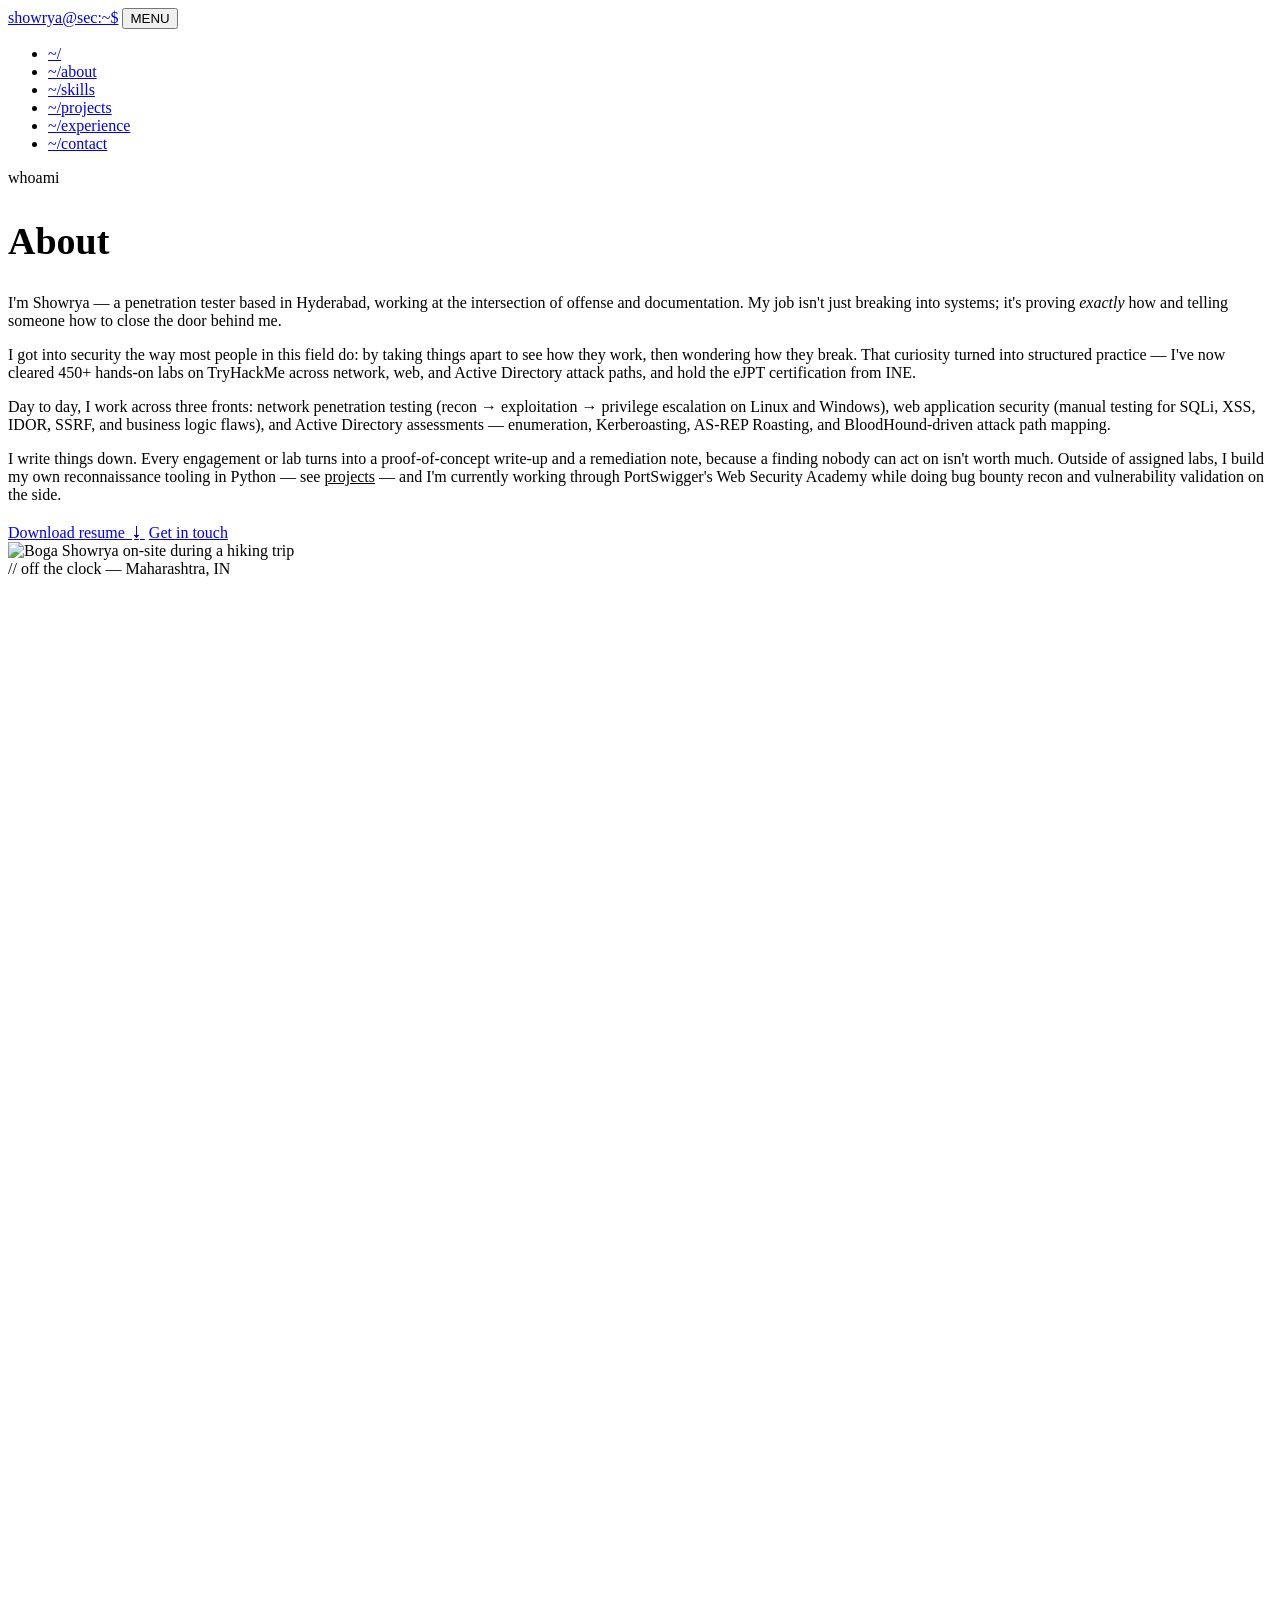
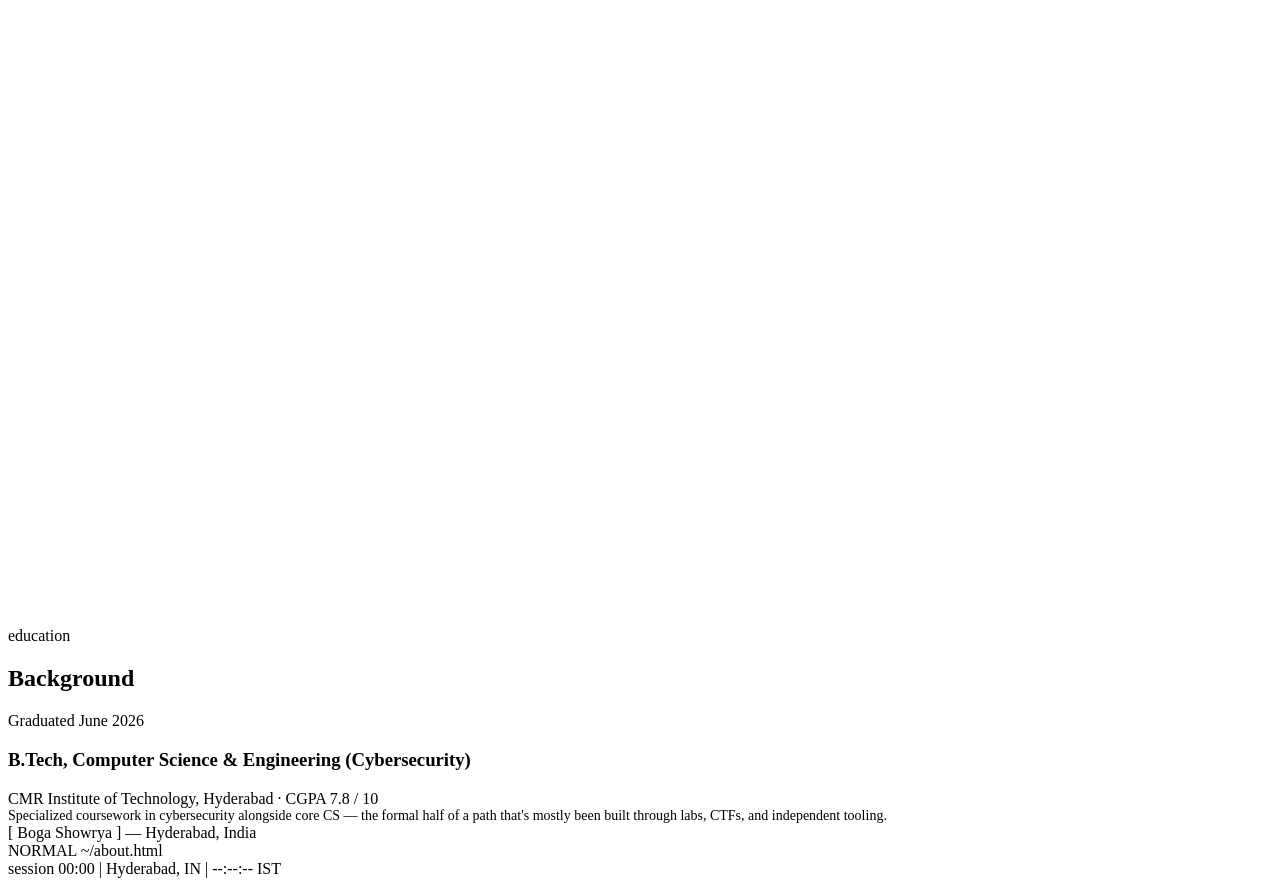
==== about.html @ e487f418 "Add files via upload" ====
<!DOCTYPE html>
<html lang="en">
<head>
<meta charset="UTF-8">
<meta name="viewport" content="width=device-width, initial-scale=1.0">
<title>About — Boga Showrya</title>
<link rel="stylesheet" href="css/style.css">
</head>
<body>

<nav class="nav">
  <div class="nav-inner">
    <a href="index.html" class="brand"><span class="dot"></span>showrya@sec:~$</a>
    <button class="nav-toggle" aria-label="toggle menu">MENU</button>
    <ul class="nav-links">
      <li><a href="index.html">~/</a></li>
      <li><a href="about.html" class="active">~/about</a></li>
      <li><a href="skills.html">~/skills</a></li>
      <li><a href="projects.html">~/projects</a></li>
      <li><a href="experience.html">~/experience</a></li>
      <li><a href="contact.html">~/contact</a></li>
    </ul>
  </div>
</nav>

<main>
  <section class="hero" style="padding-bottom:0;">
    <div class="container">
      <div class="eyebrow reveal in">whoami</div>
      <h1 class="reveal in" style="font-size:clamp(26px,3.6vw,38px);">About</h1>
    </div>
  </section>

  <section style="border-top:none;">
    <div class="container">
      <div class="hero-grid">
        <div class="reveal">
          <p style="font-size:16px; color:var(--text);">
            I'm Showrya — a penetration tester based in Hyderabad, working at the
            intersection of offense and documentation. My job isn't just breaking
            into systems; it's proving <em>exactly</em> how and telling someone
            how to close the door behind me.
          </p>
          <p>
            I got into security the way most people in this field do: by taking
            things apart to see how they work, then wondering how they break. That
            curiosity turned into structured practice — I've now cleared 450+
            hands-on labs on TryHackMe across network, web, and Active Directory
            attack paths, and hold the eJPT certification from INE.
          </p>
          <p>
            Day to day, I work across three fronts: network penetration testing
            (recon → exploitation → privilege escalation on Linux and Windows),
            web application security (manual testing for SQLi, XSS, IDOR, SSRF,
            and business logic flaws), and Active Directory assessments —
            enumeration, Kerberoasting, AS-REP Roasting, and BloodHound-driven
            attack path mapping.
          </p>
          <p>
            I write things down. Every engagement or lab turns into a proof-of-concept
            write-up and a remediation note, because a finding nobody can act on
            isn't worth much. Outside of assigned labs, I build my own reconnaissance
            tooling in Python — see <a href="projects.html" style="color:var(--amber);border-bottom:1px solid var(--amber-dim);">projects</a>
            — and I'm currently working through PortSwigger's Web Security Academy
            while doing bug bounty recon and vulnerability validation on the side.
          </p>
          <div class="btn-row" style="margin-top:20px;">
            <a href="assets/resume.pdf" class="btn btn-primary" download>Download resume ⭳</a>
            <a href="contact.html" class="btn">Get in touch</a>
          </div>
        </div>

        <div>
          <div class="about-photo" style="aspect-ratio:3/4;">
            <img src="assets/profile.jpg" alt="Boga Showrya on-site during a hiking trip">
            <div class="cap">// off the clock — Maharashtra, IN</div>
          </div>
        </div>
      </div>
    </div>
  </section>

  <section>
    <div class="container">
      <div class="section-head reveal">
        <div class="eyebrow">education</div>
        <h2>Background</h2>
      </div>
      <div class="tl reveal">
        <div class="tl-item">
          <div class="tl-date">Graduated June 2026</div>
          <h3>B.Tech, Computer Science &amp; Engineering (Cybersecurity)</h3>
          <span class="org">CMR Institute of Technology, Hyderabad · CGPA 7.8 / 10</span>
          <p style="font-size:14px; margin:0;">Specialized coursework in cybersecurity alongside core CS — the formal half of a path that's mostly been built through labs, CTFs, and independent tooling.</p>
        </div>
      </div>
    </div>
  </section>
</main>

<footer class="pagefoot">
  <div class="container">[ Boga Showrya ] — Hyderabad, India</div>
</footer>

<div class="statusbar">
  <div class="seg">
    <span class="tag">NORMAL</span>
    <span class="hide-mobile">~/about.html</span>
  </div>
  <div class="seg">
    <span id="uptime" class="hide-mobile">session 00:00</span>
    <span class="sep hide-mobile">|</span>
    <span>Hyderabad, IN</span>
    <span class="sep">|</span>
    <span id="clock">--:--:-- IST</span>
  </div>
</div>

<script src="js/main.js"></script>
</body>
</html>
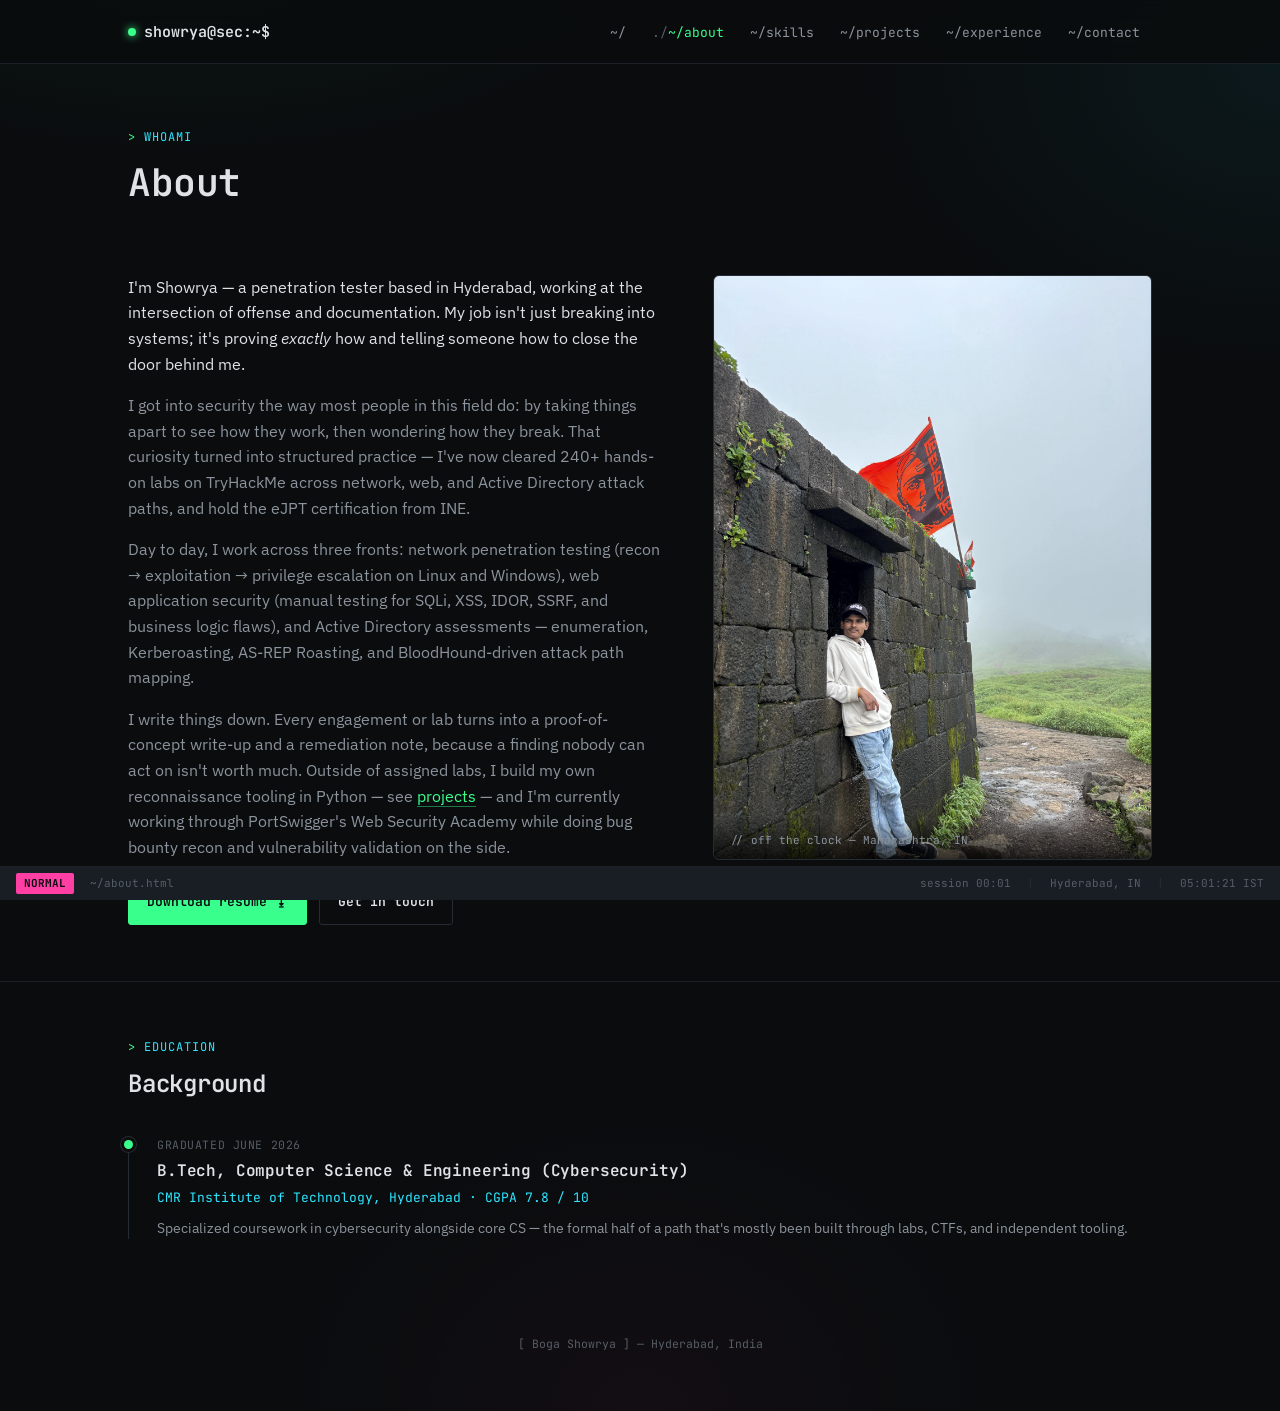
==== commit 1921b24c: "Update cleared labs count from 450 to 240" ====
--- a/about.html
+++ b/about.html
@@ -44,7 +44,7 @@
           <p>
             I got into security the way most people in this field do: by taking
             things apart to see how they work, then wondering how they break. That
-            curiosity turned into structured practice — I've now cleared 450+
+            curiosity turned into structured practice — I've now cleared 240+
             hands-on labs on TryHackMe across network, web, and Active Directory
             attack paths, and hold the eJPT certification from INE.
           </p>
--- a/css/style.css
+++ b/css/style.css
@@ -0,0 +1,345 @@
+/* ==========================================================================
+   BOGA SHOWRYA — Security Portfolio
+   Design: phosphor-terminal minimalism.
+   Palette: near-black slate + muted amber (CRT phosphor) + steel-blue signal.
+   Type: JetBrains Mono (structure/data) + IBM Plex Sans (reading).
+   ========================================================================== */
+
+@import url('https://fonts.googleapis.com/css2?family=JetBrains+Mono:ital,wght@0,400;0,500;0,600;0,700;1,400&family=IBM+Plex+Sans:wght@400;500;600;700&display=swap');
+
+:root{
+  /* --- color tokens --- */
+  --bg:        #0a0c0e;
+  --bg-raise:  #101317;
+  --surface:   #14181d;
+  --surface-2: #191e24;
+  --border:    #262c33;
+  --border-dim:#1b2026;
+
+  --text:      #dfe3e6;
+  --text-dim:  #8b939c;
+  --text-faint:#565d65;
+
+  --amber:     #39ff8c;   /* primary accent — matrix green */
+  --amber-dim: #1c7a49;
+  --steel:     #2ee6ff;   /* secondary accent — cyber cyan */
+  --ok:        #39ff8c;   /* status green */
+  --warn:      #ff3fa4;   /* tertiary accent — neon magenta, used for pop */
+
+  /* --- type --- */
+  --mono: 'JetBrains Mono', ui-monospace, SFMono-Regular, Menlo, monospace;
+  --sans: 'IBM Plex Sans', -apple-system, BlinkMacSystemFont, sans-serif;
+
+  /* --- layout --- */
+  --maxw: 1080px;
+  --nav-h: 64px;
+  --status-h: 34px;
+  --radius: 3px;
+}
+
+*,*::before,*::after{ box-sizing:border-box; }
+html{ scroll-behavior:smooth; }
+
+body{
+  margin:0;
+  background:var(--bg);
+  background-image:
+    radial-gradient(ellipse 900px 500px at 15% -10%, rgba(57,255,140,0.07), transparent 60%),
+    radial-gradient(ellipse 700px 500px at 100% 5%, rgba(46,230,255,0.06), transparent 60%),
+    radial-gradient(ellipse 600px 500px at 50% 100%, rgba(255,63,164,0.035), transparent 60%);
+  color:var(--text);
+  font-family:var(--sans);
+  font-size:16px;
+  line-height:1.6;
+  -webkit-font-smoothing:antialiased;
+  padding-top:var(--nav-h);
+  padding-bottom:var(--status-h);
+  min-height:100vh;
+}
+
+::selection{ background:var(--amber); color:#0a0c0e; }
+
+a{ color:inherit; text-decoration:none; }
+img{ max-width:100%; display:block; }
+
+h1,h2,h3,h4{
+  font-family:var(--mono);
+  font-weight:600;
+  letter-spacing:-0.01em;
+  margin:0 0 .6em;
+  color:var(--text);
+}
+
+p{ margin:0 0 1em; color:var(--text-dim); }
+
+code, .mono{ font-family:var(--mono); }
+
+.container{
+  max-width:var(--maxw);
+  margin:0 auto;
+  padding:0 28px;
+}
+
+/* reduced motion */
+@media (prefers-reduced-motion: reduce){
+  *{ animation-duration:0.001ms !important; animation-iteration-count:1 !important; transition-duration:0.001ms !important; scroll-behavior:auto !important; }
+}
+
+/* ============================= NAV ============================= */
+.nav{
+  position:fixed; top:0; left:0; right:0; height:var(--nav-h);
+  z-index:100;
+  background:rgba(10,12,14,0.85);
+  backdrop-filter:blur(10px);
+  border-bottom:1px solid var(--border-dim);
+}
+.nav-inner{
+  max-width:var(--maxw); margin:0 auto; padding:0 28px; height:100%;
+  display:flex; align-items:center; justify-content:space-between;
+}
+.brand{
+  font-family:var(--mono); font-weight:600; font-size:15px; color:var(--text);
+  display:flex; align-items:center; gap:8px;
+}
+.brand .dot{
+  width:8px; height:8px; border-radius:50%; background:var(--ok);
+  box-shadow:0 0 8px var(--ok);
+  animation:blink-dot 2.4s ease-in-out infinite;
+}
+@keyframes blink-dot{ 0%,100%{opacity:1;} 50%{opacity:.35;} }
+
+.nav-links{ display:flex; align-items:center; gap:2px; list-style:none; margin:0; padding:0; }
+.nav-links a{
+  font-family:var(--mono); font-size:13px; color:var(--text-dim);
+  padding:8px 12px; border-radius:var(--radius);
+  transition:color .15s ease, background .15s ease;
+  white-space:nowrap;
+}
+.nav-links a:hover{ color:var(--amber); background:var(--surface); }
+.nav-links a.active{ color:var(--amber); }
+.nav-links a.active::before{ content:'./'; color:var(--text-faint); }
+
+.nav-toggle{ display:none; }
+
+@media (max-width: 760px){
+  .nav-links{
+    position:fixed; top:var(--nav-h); left:0; right:0;
+    flex-direction:column; align-items:stretch; gap:0;
+    background:var(--bg-raise); border-bottom:1px solid var(--border-dim);
+    max-height:0; overflow:hidden; transition:max-height .25s ease;
+  }
+  .nav-links.open{ max-height:400px; }
+  .nav-links a{ padding:14px 28px; border-bottom:1px solid var(--border-dim); }
+  .nav-toggle{
+    display:block; background:none; border:1px solid var(--border);
+    color:var(--text); font-family:var(--mono); font-size:12px;
+    padding:6px 10px; border-radius:var(--radius); cursor:pointer;
+  }
+}
+
+/* ============================ STATUS BAR ============================ */
+.statusbar{
+  position:fixed; bottom:0; left:0; right:0; height:var(--status-h);
+  z-index:100; background:var(--surface-2); border-top:1px solid var(--border-dim);
+  font-family:var(--mono); font-size:11px; color:var(--text-faint);
+  display:flex; align-items:center; justify-content:space-between;
+  padding:0 16px;
+}
+.statusbar .seg{ display:flex; align-items:center; gap:16px; }
+.statusbar .tag{
+  background:var(--warn); color:#0a0c0e; padding:2px 8px; font-weight:700;
+  border-radius:2px;
+}
+.statusbar .sep{ color:var(--border); }
+@media (max-width:600px){
+  .statusbar .hide-mobile{ display:none; }
+}
+
+/* ============================= HERO / TERMINAL ============================= */
+.hero{ padding:64px 0 40px; }
+.hero-grid{ display:grid; grid-template-columns:1.1fr .9fr; gap:48px; align-items:start; }
+@media (max-width:860px){ .hero-grid{ grid-template-columns:1fr; } }
+
+.eyebrow{
+  font-family:var(--mono); font-size:12px; color:var(--steel);
+  letter-spacing:.08em; text-transform:uppercase; margin-bottom:14px;
+  display:flex; align-items:center; gap:8px;
+}
+.eyebrow::before{ content:'>'; color:var(--amber); }
+
+.hero h1{
+  font-size:clamp(28px,4vw,44px); line-height:1.15; margin-bottom:14px;
+}
+.hero h1 .accent{ color:var(--amber); }
+.hero .lede{ font-size:16px; color:var(--text-dim); max-width:52ch; margin-bottom:28px; }
+
+.btn-row{ display:flex; gap:12px; flex-wrap:wrap; }
+.btn{
+  font-family:var(--mono); font-size:13px; font-weight:600;
+  padding:11px 18px; border-radius:var(--radius);
+  border:1px solid var(--border); color:var(--text);
+  transition:border-color .15s ease, color .15s ease, background .15s ease;
+  display:inline-flex; align-items:center; gap:8px;
+}
+.btn:hover{ border-color:var(--amber); color:var(--amber); }
+.btn-primary{ background:var(--amber); color:#0a0c0e; border-color:var(--amber); }
+.btn-primary:hover{ background:#c8935a; color:#0a0c0e; }
+
+/* terminal window */
+.term{
+  background:var(--bg-raise); border:1px solid var(--border);
+  border-radius:6px; overflow:hidden;
+  box-shadow:0 20px 60px -20px rgba(0,0,0,0.6);
+}
+.term-bar{
+  display:flex; align-items:center; gap:8px;
+  padding:10px 14px; background:var(--surface); border-bottom:1px solid var(--border-dim);
+}
+.term-dot{ width:10px; height:10px; border-radius:50%; background:var(--border); }
+.term-title{
+  margin-left:8px; font-family:var(--mono); font-size:11px; color:var(--text-faint);
+}
+.term-body{
+  padding:18px 16px; font-family:var(--mono); font-size:13.5px; line-height:1.85;
+  min-height:220px;
+}
+.term-line{ color:var(--text-dim); white-space:pre-wrap; word-break:break-word; }
+.term-prompt{ color:var(--ok); }
+.term-path{ color:var(--steel); }
+.term-cmd{ color:var(--text); }
+.term-out{ color:var(--text-dim); }
+.term-key{ color:var(--amber); }
+.cursor{
+  display:inline-block; width:7px; height:15px; background:var(--amber);
+  vertical-align:middle; margin-left:2px; animation:caret 1s step-end infinite;
+}
+@keyframes caret{ 50%{ opacity:0; } }
+
+/* ============================= SECTIONS ============================= */
+section{ padding:56px 0; border-top:1px solid var(--border-dim); }
+section:first-of-type{ border-top:none; }
+
+.section-head{ margin-bottom:32px; }
+.section-head .eyebrow{ margin-bottom:8px; }
+.section-head h2{ font-size:24px; }
+.section-head .sub{ color:var(--text-dim); font-size:14.5px; max-width:60ch; }
+
+/* stat strip */
+.stats{
+  display:grid; grid-template-columns:repeat(4,1fr); gap:1px;
+  background:var(--border-dim); border:1px solid var(--border-dim);
+  border-radius:6px; overflow:hidden; margin-top:36px;
+}
+@media (max-width:700px){ .stats{ grid-template-columns:repeat(2,1fr);} }
+.stat{ background:var(--bg-raise); padding:20px; }
+.stat .num{ font-family:var(--mono); font-size:26px; font-weight:700; color:var(--amber); }
+.stat .lbl{ font-family:var(--mono); font-size:11px; color:var(--text-faint); text-transform:uppercase; letter-spacing:.05em; margin-top:4px; }
+
+/* cards */
+.grid-2{ display:grid; grid-template-columns:1fr 1fr; gap:20px; }
+.grid-3{ display:grid; grid-template-columns:repeat(3,1fr); gap:20px; }
+@media (max-width:760px){ .grid-2, .grid-3{ grid-template-columns:1fr; } }
+
+.card{
+  background:var(--surface); border:1px solid var(--border);
+  border-radius:6px; padding:24px;
+  transition:border-color .15s ease, transform .15s ease;
+}
+.card:hover{ border-color:var(--amber-dim); }
+
+.card .cat{
+  font-family:var(--mono); font-size:11px; color:var(--steel);
+  text-transform:uppercase; letter-spacing:.06em; margin-bottom:10px;
+}
+.card h3{ font-size:16px; margin-bottom:8px; }
+.card p{ font-size:14px; margin-bottom:14px; }
+
+.taglist{ display:flex; flex-wrap:wrap; gap:6px; list-style:none; margin:0; padding:0; }
+.taglist li{
+  font-family:var(--mono); font-size:11.5px; color:var(--text-dim);
+  border:1px solid var(--border); padding:3px 9px; border-radius:20px;
+}
+
+.card-links{ display:flex; gap:16px; margin-top:14px; }
+.card-links a{
+  font-family:var(--mono); font-size:12.5px; color:var(--amber);
+  border-bottom:1px solid transparent;
+}
+.card-links a:hover{ border-color:var(--amber); }
+
+/* skill bars */
+.skill-row{ display:flex; align-items:center; gap:14px; margin-bottom:14px; }
+.skill-row .name{ font-family:var(--mono); font-size:13px; width:170px; flex-shrink:0; color:var(--text); }
+.skill-row .track{ flex:1; height:6px; background:var(--border-dim); border-radius:3px; overflow:hidden; }
+.skill-row .fill{ height:100%; background:linear-gradient(90deg,var(--amber-dim),var(--amber)); border-radius:3px; }
+
+/* timeline */
+.tl{ position:relative; padding-left:28px; border-left:1px solid var(--border); }
+.tl-item{ position:relative; padding-bottom:34px; }
+.tl-item:last-child{ padding-bottom:0; }
+.tl-item::before{
+  content:''; position:absolute; left:-33px; top:4px;
+  width:9px; height:9px; border-radius:50%; background:var(--amber);
+  box-shadow:0 0 0 3px var(--bg), 0 0 0 4px var(--border);
+}
+.tl-date{ font-family:var(--mono); font-size:11.5px; color:var(--text-faint); margin-bottom:4px; text-transform:uppercase; letter-spacing:.05em; }
+.tl-item h3{ font-size:16px; margin-bottom:4px; }
+.tl-item .org{ font-family:var(--mono); font-size:13px; color:var(--steel); margin-bottom:8px; display:block; }
+.tl-item ul{ margin:0; padding-left:18px; color:var(--text-dim); font-size:14px; }
+.tl-item li{ margin-bottom:4px; }
+
+/* about photo panel */
+.about-photo{
+  border:1px solid var(--border); border-radius:6px; overflow:hidden; position:relative;
+  background:var(--surface);
+}
+.about-photo img{ width:100%; height:100%; object-fit:cover; filter:grayscale(15%) contrast(1.05); }
+.about-photo .cap{
+  position:absolute; bottom:0; left:0; right:0;
+  background:linear-gradient(0deg, rgba(0,0,0,0.75), transparent);
+  padding:14px 16px 10px; font-family:var(--mono); font-size:11px; color:var(--text-dim);
+}
+
+/* contact */
+.contact-grid{ display:grid; grid-template-columns:repeat(3,1fr); gap:16px; margin-top:28px; }
+@media (max-width:760px){ .contact-grid{ grid-template-columns:1fr; } }
+.contact-card{
+  border:1px solid var(--border); border-radius:6px; padding:20px;
+  display:flex; flex-direction:column; gap:8px; transition:border-color .15s ease;
+}
+.contact-card:hover{ border-color:var(--amber-dim); }
+.contact-card .k{ font-family:var(--mono); font-size:11px; color:var(--text-faint); text-transform:uppercase; letter-spacing:.06em; }
+.contact-card .v{ font-family:var(--mono); font-size:14.5px; color:var(--amber); word-break:break-word; }
+
+footer.pagefoot{
+  padding:40px 0 24px; text-align:center;
+  font-family:var(--mono); font-size:11.5px; color:var(--text-faint);
+}
+
+/* matrix rain — signature element, hero only */
+.matrix-wrap{ position:relative; }
+#matrix-canvas{
+  position:absolute; inset:0; width:100%; height:100%;
+  opacity:0.5; pointer-events:none; border-radius:6px;
+}
+
+/* icon contact cards */
+.contact-card{ text-align:left; }
+.c-icon{
+  width:38px; height:38px; border-radius:8px;
+  display:flex; align-items:center; justify-content:center;
+  border:1px solid var(--border); margin-bottom:4px;
+}
+.c-icon svg{ width:18px; height:18px; }
+.c-label{ font-family:var(--mono); font-size:14.5px; color:var(--text); font-weight:600; }
+.c-sub{ font-family:var(--mono); font-size:11.5px; color:var(--text-faint); }
+
+/* scan-line ambient accent, subtle, used once on hero */
+.scan{
+  position:absolute; inset:0; pointer-events:none;
+  background:repeating-linear-gradient(0deg, rgba(255,255,255,0.012) 0px, rgba(255,255,255,0.012) 1px, transparent 1px, transparent 3px);
+  mix-blend-mode:overlay;
+}
+
+.reveal{ opacity:0; transform:translateY(14px); transition:opacity .5s ease, transform .5s ease; }
+.reveal.in{ opacity:1; transform:translateY(0); }
